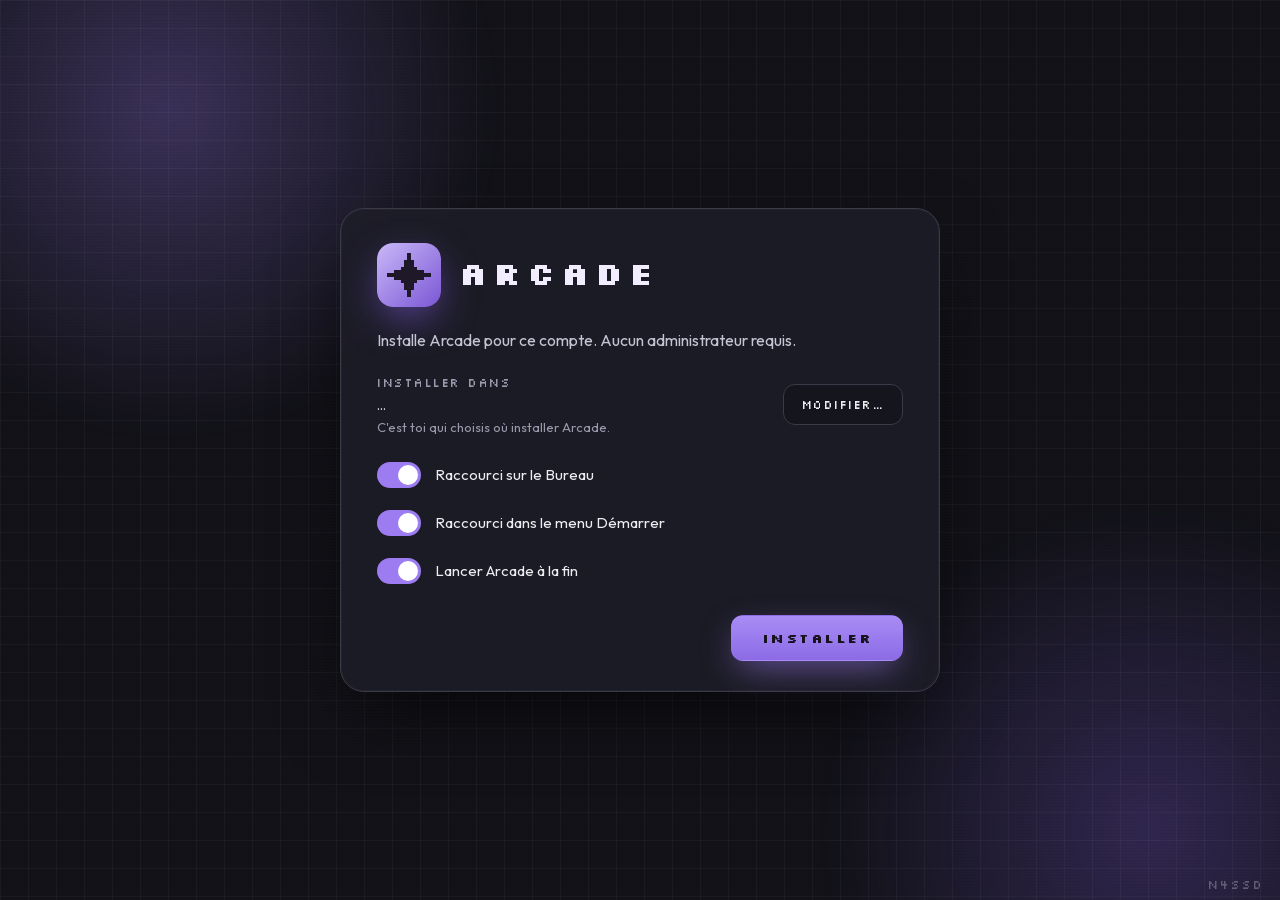
==== ui/setup.html @ 0d0d2122 "Nettoyage du dépôt : Rust seul, ui/ et src-tauri/, README et changelog refaits (2.0.0) Co-Authored-B" ====
<!doctype html>
<html lang="fr">
<head>
<meta charset="utf-8">
<meta name="viewport" content="width=device-width, initial-scale=1">
<title>Installation d'Arcade</title>
<style>
@font-face { font-family: "Silkscreen"; font-weight: 400; src: url("fonts/silkscreen-400.woff2") format("woff2"); font-display: block; }
@font-face { font-family: "Silkscreen"; font-weight: 700; src: url("fonts/silkscreen-700.woff2") format("woff2"); font-display: block; }
@font-face { font-family: "Outfit"; font-weight: 400; src: url("fonts/outfit-400.woff2") format("woff2"); font-display: block; }
@font-face { font-family: "Outfit"; font-weight: 600; src: url("fonts/outfit-600.woff2") format("woff2"); font-display: block; }
:root { --bg:#121218; --card:#1E1E28; --text:#ECECF1; --muted:#9A9AAE; --line:#3A3A48; --accent:#9C7CF0; --accent-2:#BBA3FF; --accent-3:#7A59D3; --ok:#5DD39E; --ease:cubic-bezier(.2,.8,.2,1); }
* { box-sizing: border-box; }
html, body { height: 100%; margin: 0; }
body { background: var(--bg); color: var(--text); font-family: "Outfit", system-ui, sans-serif; font-size: 15px; overflow: hidden; display: grid; place-items: center; user-select: none; cursor: default; }
.px-font { font-family: "Silkscreen", monospace; text-transform: uppercase; letter-spacing: 1.5px; }
/* fond */
.bg { position: fixed; inset: 0; overflow: hidden; pointer-events: none; }
.glow { position: absolute; width: 700px; height: 700px; border-radius: 50%; filter: blur(10px); }
.glow.a { left: -180px; top: -240px; background: radial-gradient(circle, rgba(156,124,240,.30), transparent 66%); animation: d1 24s ease-in-out infinite alternate; }
.glow.b { right: -220px; bottom: -280px; background: radial-gradient(circle, rgba(122,89,211,.30), transparent 66%); animation: d2 30s ease-in-out infinite alternate; }
@keyframes d1 { to { transform: translate(160px, 110px) scale(1.1); } }
@keyframes d2 { to { transform: translate(-180px, -100px) scale(1.1); } }
.grid { position: absolute; inset: 0; background-image: linear-gradient(rgba(255,255,255,.035) 1px, transparent 1px), linear-gradient(90deg, rgba(255,255,255,.035) 1px, transparent 1px); background-size: 28px 28px; animation: g 40s linear infinite; }
@keyframes g { to { background-position: 28px 56px; } }
.scan { position: absolute; inset: 0; background: repeating-linear-gradient(0deg, rgba(0,0,0,.14) 0 1px, transparent 1px 3px); opacity: .35; mix-blend-mode: multiply; }
.p { position: absolute; background: #C9B8F8; opacity: 0; animation: blink 1.3s steps(2, end) var(--d) infinite; }
@keyframes blink { 0% { opacity: 0; } 50% { opacity: .9; } 100% { opacity: 0; } }
/* carte */
.card { position: relative; width: min(600px, calc(100vw - 48px)); padding: 34px 36px 30px; border-radius: 24px; background: rgba(30,30,40,.86); border: 1px solid var(--line); box-shadow: 0 30px 80px -20px rgba(0,0,0,.7), 0 0 0 1px rgba(255,255,255,.03) inset; backdrop-filter: blur(14px); animation: cin .6s var(--ease) both; }
@keyframes cin { from { opacity: 0; transform: translateY(16px) scale(.985); } }
.head { display: flex; align-items: center; gap: 18px; }
.logo { width: 64px; height: 64px; border-radius: 16px; flex: none; box-shadow: 0 14px 40px -8px rgba(122,89,211,.8); }
h1 { margin: 0; font-family: "Silkscreen", monospace; font-weight: 700; font-size: 32px; letter-spacing: 6px; line-height: 1.1; color: #F1EDFF; text-transform: uppercase; }
.ver { font-family: "Silkscreen", monospace; font-size: 12px; letter-spacing: 1.5px; color: var(--muted); margin-top: 6px; text-transform: uppercase; }
.lead { margin: 22px 0 22px; color: #C4C4D4; font-size: 16px; line-height: 1.45; }
.label { font-family: "Silkscreen", monospace; font-size: 12px; letter-spacing: 1.5px; color: var(--muted); text-transform: uppercase; }
.where { display: flex; align-items: center; gap: 14px; margin-bottom: 18px; }
.where .t { flex: 1; min-width: 0; }
.path { margin-top: 6px; font-size: 14px; color: var(--text); overflow-wrap: anywhere; user-select: text; line-height: 1.35; }
.hint { margin-top: 4px; font-size: 13px; color: var(--muted); }
.btn { font-family: "Silkscreen", monospace; text-transform: uppercase; letter-spacing: 1.5px; font-size: 12px; font-weight: 400; color: var(--text); background: rgba(18,18,24,.6); border: 1px solid var(--line); border-radius: 12px; padding: 12px 18px; cursor: pointer; transition: transform .12s var(--ease), background .15s, border-color .15s; white-space: nowrap; }
.btn:hover { background: rgba(156,124,240,.16); border-color: rgba(156,124,240,.6); }
.btn:active { transform: scale(.95); }
.btn.primary { background: linear-gradient(180deg, #A98CF5, #8C6BE6); border-color: transparent; color: #17131f; font-weight: 700; padding: 14px 30px; font-size: 13px; box-shadow: 0 12px 34px -8px rgba(156,124,240,.65); }
.btn.primary:hover { filter: brightness(1.08); }
.btn[disabled] { opacity: .5; pointer-events: none; }
.opts { display: flex; flex-direction: column; gap: 4px; margin-bottom: 22px; }
.opt { display: flex; align-items: center; gap: 14px; padding: 9px 0; cursor: pointer; }
.opt span { font-size: 15px; }
.sw { position: relative; width: 44px; height: 26px; flex: none; }
.sw input { position: absolute; inset: 0; opacity: 0; margin: 0; cursor: pointer; z-index: 1; }
.sw i { position: absolute; inset: 0; border-radius: 99px; background: #3A3A48; transition: background .2s; }
.sw i::after { content: ""; position: absolute; left: 3px; top: 3px; width: 20px; height: 20px; border-radius: 50%; background: #fff; transition: transform .22s var(--ease); }
.sw input:checked + i { background: var(--accent); }
.sw input:checked + i::after { transform: translateX(18px); }
.sw input:focus-visible + i { outline: 2px solid var(--accent-2); outline-offset: 2px; }
.foot { display: flex; justify-content: flex-end; align-items: center; gap: 12px; }
[hidden] { display: none !important; }
.view { display: none; }
.view.on { display: block; animation: cin .45s var(--ease) both; }
/* progression */
.bar { height: 10px; border-radius: 4px; background: rgba(255,255,255,.08); overflow: hidden; margin: 26px 0 14px; }
.bar i { display: block; height: 100%; width: 0; background: linear-gradient(90deg, #BBA3FF, #7A59D3); box-shadow: 0 0 16px rgba(156,124,240,.9); transition: width .45s steps(12, end); }
.status { color: var(--muted); font-size: 14px; min-height: 20px; }
.done { text-align: center; padding: 6px 0 2px; }
.done .ok { width: 72px; height: 72px; border-radius: 20px; margin: 4px auto 16px; display: grid; place-items: center; background: rgba(93,211,158,.14); border: 1px solid rgba(93,211,158,.5); color: var(--ok); animation: pop .5s cubic-bezier(.34,1.56,.64,1) both; }
.done .ok svg { width: 36px; height: 36px; fill: none; stroke: currentColor; stroke-width: 2.4; stroke-linecap: round; stroke-linejoin: round; }
@keyframes pop { from { opacity: 0; transform: scale(.3); } }
.done h2 { font-family: "Silkscreen", monospace; font-weight: 700; font-size: 20px; letter-spacing: 3px; margin: 0 0 8px; text-transform: uppercase; }
.done p { margin: 0 0 22px; color: #C4C4D4; }
.err { color: #FF7A8A; margin: 0 0 18px; font-size: 14px; }
#sig { position: fixed; right: 16px; bottom: 8px; font-family: "Silkscreen", monospace; font-size: 12px; letter-spacing: 2px; color: var(--muted); opacity: .5; pointer-events: none; }
@media (prefers-reduced-motion: reduce) { * { animation: none !important; transition: none !important; } .p { opacity: .3; } }
</style>
</head>
<body>
<svg width="0" height="0" style="position:absolute" aria-hidden="true"><defs><linearGradient id="g" x1="0" y1="0" x2="1" y2="1"><stop offset="0" stop-color="#C9B8F8"/><stop offset="1" stop-color="#7B56D4"/></linearGradient><symbol id="logo" viewBox="0 0 19 19"><rect width="19" height="19" rx="4.2" fill="url(#g)"/><path fill="#1E1828" shape-rendering="crispEdges" d="M9 3h1v1h-1zM9 4h1v1h-1zM8 5h3v1h-3zM8 6h3v1h-3zM7 7h5v1h-5zM5 8h9v1h-9zM3 9h13v1h-13zM5 10h9v1h-9zM7 11h5v1h-5zM8 12h3v1h-3zM8 13h3v1h-3zM9 14h1v1h-1zM9 15h1v1h-1z"/></symbol></defs></svg>
<div class="bg" id="bg"><i class="glow a"></i><i class="glow b"></i><i class="grid"></i><i class="scan"></i></div>

<main class="card">
  <div class="head">
    <svg class="logo" viewBox="0 0 19 19"><use href="#logo"/></svg>
    <div><h1>Arcade</h1><div class="ver" id="ver"></div></div>
  </div>

  <section class="view on" id="v-ask">
    <p class="lead" id="lead">Installe Arcade pour ce compte. Aucun administrateur requis.</p>
    <div class="where">
      <div class="t"><div class="label" id="where-l">Installer dans</div><div class="path" id="path">…</div><div class="hint" id="hint">C'est toi qui choisis où installer Arcade.</div></div>
      <button class="btn" id="b-browse" type="button">Modifier…</button>
    </div>
    <div class="opts">
      <label class="opt"><span class="sw"><input type="checkbox" id="o-desk" checked><i></i></span><span>Raccourci sur le Bureau</span></label>
      <label class="opt"><span class="sw"><input type="checkbox" id="o-start" checked><i></i></span><span>Raccourci dans le menu Démarrer</span></label>
      <label class="opt"><span class="sw"><input type="checkbox" id="o-run" checked><i></i></span><span>Lancer Arcade à la fin</span></label>
    </div>
    <div class="foot"><button class="btn primary" id="b-go" type="button">Installer</button></div>
  </section>

  <section class="view" id="v-prog">
    <p class="lead" id="prog-t">Installation en cours…</p>
    <div class="bar"><i id="bar"></i></div>
    <div class="status" id="status">Préparation…</div>
    <p class="err" id="err" hidden></p>
    <div class="foot" id="err-foot" hidden><button class="btn" id="b-back" type="button">Retour</button><button class="btn primary" id="b-retry" type="button">Réessayer</button></div>
  </section>

  <section class="view" id="v-done">
    <div class="done">
      <div class="ok"><svg viewBox="0 0 24 24"><path d="M5 12.5l4.5 4.5L19 7.5"/></svg></div>
      <h2 id="done-t">Arcade est installé</h2>
      <p id="done-p">Tout est prêt. Bon jeu !</p>
      <button class="btn primary" id="b-end" type="button">Lancer Arcade</button>
    </div>
  </section>
</main>
<div id="sig">N4ssD</div>

<script>
(function () {
  const $ = (id) => document.getElementById(id);
  const api = (p, body) => window.__TAURI__.core.invoke('setup', { name: p, body: body || {} });
  const show = (id) => document.querySelectorAll('.view').forEach((v) => v.classList.toggle('on', v.id === id));
  let info = {}, working = false;

  // petits pixels qui scintillent (comme dans Arcade)
  const bg = $('bg');
  for (let i = 0; i < 30; i++) {
    const p = document.createElement('i'); p.className = 'p';
    const s = [6, 6, 6, 8, 10][Math.floor(Math.random() * 5)];
    p.style.cssText = `left:${(Math.random() * 98).toFixed(1)}%;top:${(Math.random() * 96).toFixed(1)}%;width:${s}px;height:${s}px;--d:${(Math.random() * 2.6).toFixed(2)}s`;
    bg.appendChild(p);
  }


  api('info').then((i) => {
    info = i;
    $('ver').textContent = 'Version ' + i.version;
    $('path').textContent = i.dir;
    if (i.mode === 'update') {
      $('lead').textContent = 'Une nouvelle version d\'Arcade est prête' + (i.oldVersion ? ' (' + i.oldVersion + ' → ' + i.version + ')' : '') + '. Ta bibliothèque et tes réglages sont conservés.';
      $('where-l').textContent = 'Installé dans';
      $('b-browse').hidden = true; $('hint').hidden = true;
      $('b-go').textContent = 'Mettre à jour';
      $('prog-t').textContent = 'Mise à jour en cours…';
      $('done-t').textContent = 'Arcade est à jour';
    }
  });

  $('b-browse').onclick = async () => {
    const r = await api('browse'); if (r.dir) $('path').textContent = r.dir;
  };

  const steps = ['Copie des fichiers…', 'Création des raccourcis…', 'Finalisation…'];
  async function run() {
    if (working) return; working = true;
    show('v-prog'); $('err').hidden = true; $('err-foot').hidden = true;
    const bar = $('bar'); bar.style.width = '6%'; $('status').textContent = steps[0];
    let k = 0; const t = setInterval(() => { k = Math.min(k + 1, steps.length - 1); $('status').textContent = steps[k]; bar.style.width = (6 + (k + 1) * 28) + '%'; }, 650);
    const t0 = Date.now();
    let r;
    try { r = await api('install', { desktop: $('o-desk').checked, start: $('o-start').checked }); } catch (e) { r = { ok: false, error: 'L\'installeur ne répond plus.' }; }
    const wait = Math.max(0, 1900 - (Date.now() - t0));
    await new Promise((res) => setTimeout(res, wait));
    clearInterval(t); working = false;
    if (!r.ok) { $('status').textContent = ''; $('err').textContent = r.error || 'Erreur inconnue.'; $('err').hidden = false; $('err-foot').hidden = false; bar.style.width = '0'; return; }
    bar.style.width = '100%';
    await new Promise((res) => setTimeout(res, 450));
    const run = $('o-run').checked;
    $('b-end').textContent = run ? 'Lancer Arcade' : 'Fermer';
    $('done-p').textContent = run ? 'Tout est prêt. Bon jeu !' : 'Tu peux le retrouver avec son raccourci.';
    show('v-done');
  }
  $('b-go').onclick = run;
  $('b-retry').onclick = run;
  $('b-back').onclick = () => show('v-ask');
  $('b-end').onclick = async () => { $('b-end').disabled = true; try { await api('finish', { launch: $('o-run').checked }); } catch (e) {} };
  document.addEventListener('keydown', (e) => { if (e.key === 'Enter' && $('v-ask').classList.contains('on')) run(); });
})();
</script>
</body>
</html>
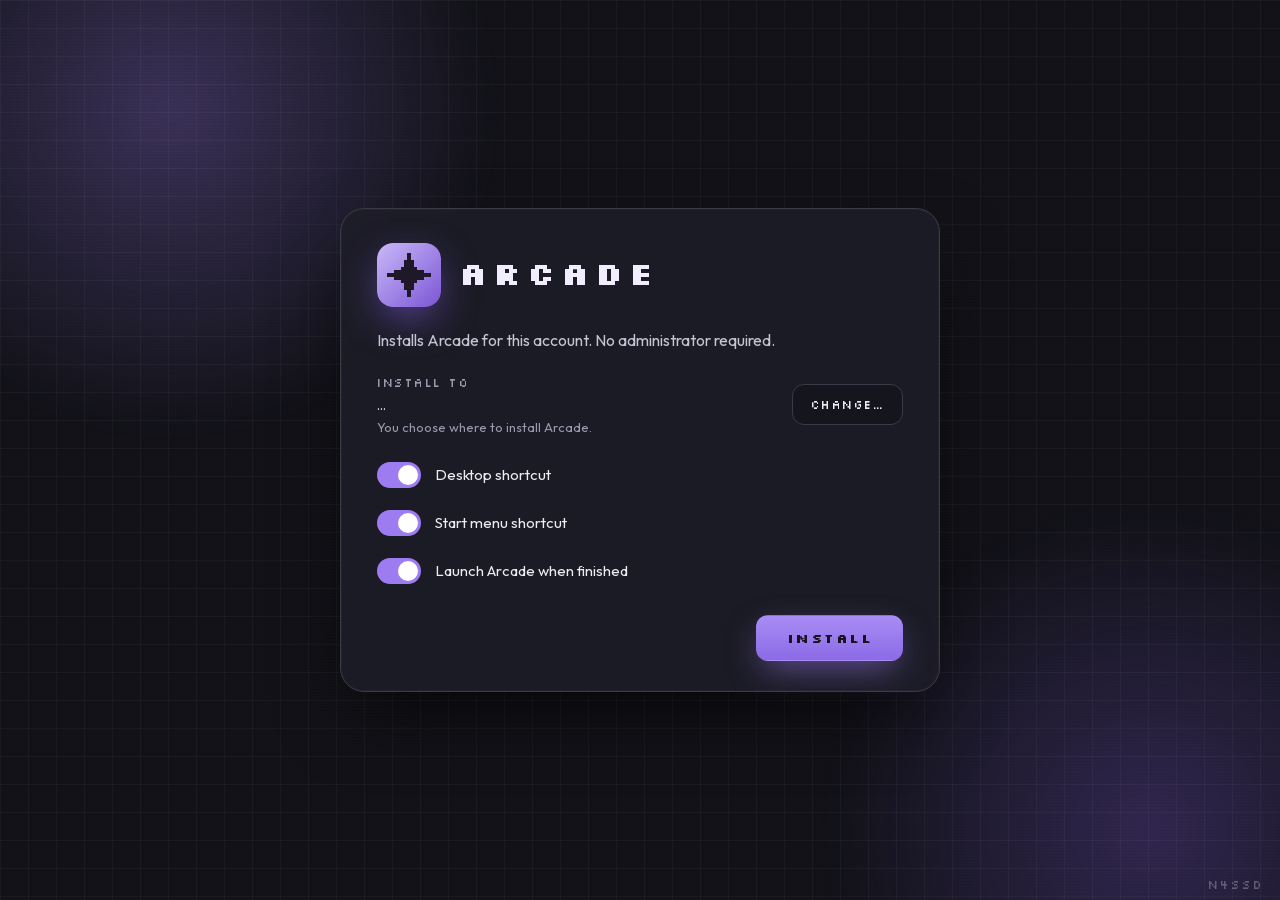
==== commit fd15ae9d: "Choix de la langue (français / anglais) dans les paramètres Co-Authored-By: Claude Sonnet 5.5 <norep" ====
--- a/ui/setup.html
+++ b/ui/setup.html
@@ -117,6 +117,7 @@
 </main>
 <div id="sig">N4ssD</div>
 
+<script src="i18n.js"></script>
 <script>
 (function () {
   const $ = (id) => document.getElementById(id);
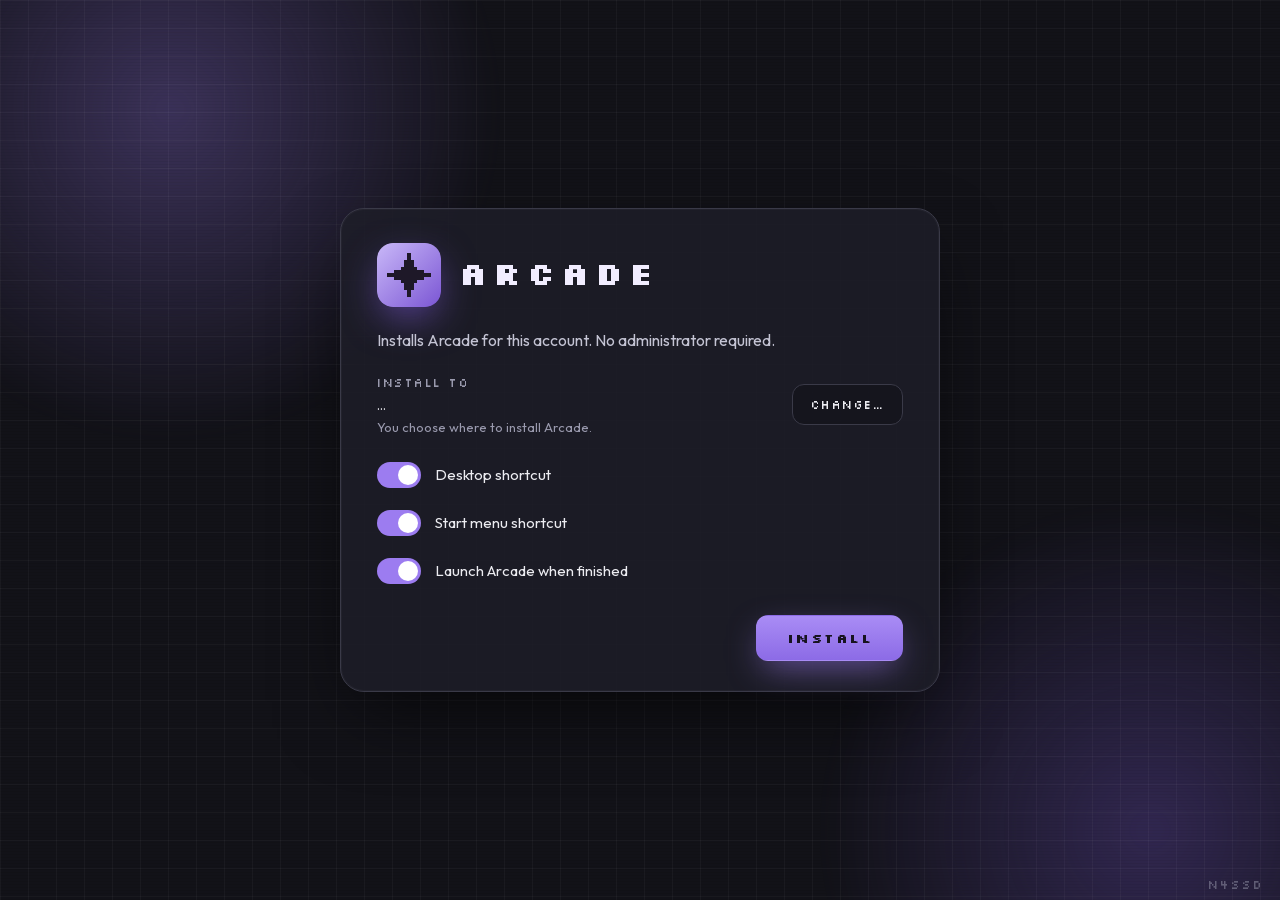
==== commit 13ec2cdb: "Ouverture de l'installeur plus rapide Co-Authored-By: Claude Sonnet 5.5 <noreply@anthropic.com> Clau" ====
--- a/ui/setup.html
+++ b/ui/setup.html
@@ -1,6 +1,7 @@
 <!doctype html>
 <html lang="fr">
 <head>
+<style>html,body{background:#121218}</style>
 <meta charset="utf-8">
 <meta name="viewport" content="width=device-width, initial-scale=1">
 <title>Installation d'Arcade</title>
@@ -27,7 +28,7 @@
 .p { position: absolute; background: #C9B8F8; opacity: 0; animation: blink 1.3s steps(2, end) var(--d) infinite; }
 @keyframes blink { 0% { opacity: 0; } 50% { opacity: .9; } 100% { opacity: 0; } }
 /* carte */
-.card { position: relative; width: min(600px, calc(100vw - 48px)); padding: 34px 36px 30px; border-radius: 24px; background: rgba(30,30,40,.86); border: 1px solid var(--line); box-shadow: 0 30px 80px -20px rgba(0,0,0,.7), 0 0 0 1px rgba(255,255,255,.03) inset; backdrop-filter: blur(14px); animation: cin .6s var(--ease) both; }
+.card { position: relative; width: min(600px, calc(100vw - 48px)); padding: 34px 36px 30px; border-radius: 24px; background: rgba(30,30,40,.86); border: 1px solid var(--line); box-shadow: 0 30px 80px -20px rgba(0,0,0,.7), 0 0 0 1px rgba(255,255,255,.03) inset;  animation: cin .25s var(--ease) both; }
 @keyframes cin { from { opacity: 0; transform: translateY(16px) scale(.985); } }
 .head { display: flex; align-items: center; gap: 18px; }
 .logo { width: 64px; height: 64px; border-radius: 16px; flex: none; box-shadow: 0 14px 40px -8px rgba(122,89,211,.8); }
@@ -58,7 +59,7 @@
 .foot { display: flex; justify-content: flex-end; align-items: center; gap: 12px; }
 [hidden] { display: none !important; }
 .view { display: none; }
-.view.on { display: block; animation: cin .45s var(--ease) both; }
+.view.on { display: block; animation: cin .2s var(--ease) both; }
 /* progression */
 .bar { height: 10px; border-radius: 4px; background: rgba(255,255,255,.08); overflow: hidden; margin: 26px 0 14px; }
 .bar i { display: block; height: 100%; width: 0; background: linear-gradient(90deg, #BBA3FF, #7A59D3); box-shadow: 0 0 16px rgba(156,124,240,.9); transition: width .45s steps(12, end); }
@@ -158,11 +159,11 @@
     if (working) return; working = true;
     show('v-prog'); $('err').hidden = true; $('err-foot').hidden = true;
     const bar = $('bar'); bar.style.width = '6%'; $('status').textContent = steps[0];
-    let k = 0; const t = setInterval(() => { k = Math.min(k + 1, steps.length - 1); $('status').textContent = steps[k]; bar.style.width = (6 + (k + 1) * 28) + '%'; }, 650);
+    let k = 0; const t = setInterval(() => { k = Math.min(k + 1, steps.length - 1); $('status').textContent = steps[k]; bar.style.width = (6 + (k + 1) * 28) + '%'; }, 300);
     const t0 = Date.now();
     let r;
     try { r = await api('install', { desktop: $('o-desk').checked, start: $('o-start').checked }); } catch (e) { r = { ok: false, error: 'L\'installeur ne répond plus.' }; }
-    const wait = Math.max(0, 1900 - (Date.now() - t0));
+    const wait = Math.max(0, 800 - (Date.now() - t0));
     await new Promise((res) => setTimeout(res, wait));
     clearInterval(t); working = false;
     if (!r.ok) { $('status').textContent = ''; $('err').textContent = r.error || 'Erreur inconnue.'; $('err').hidden = false; $('err-foot').hidden = false; bar.style.width = '0'; return; }
